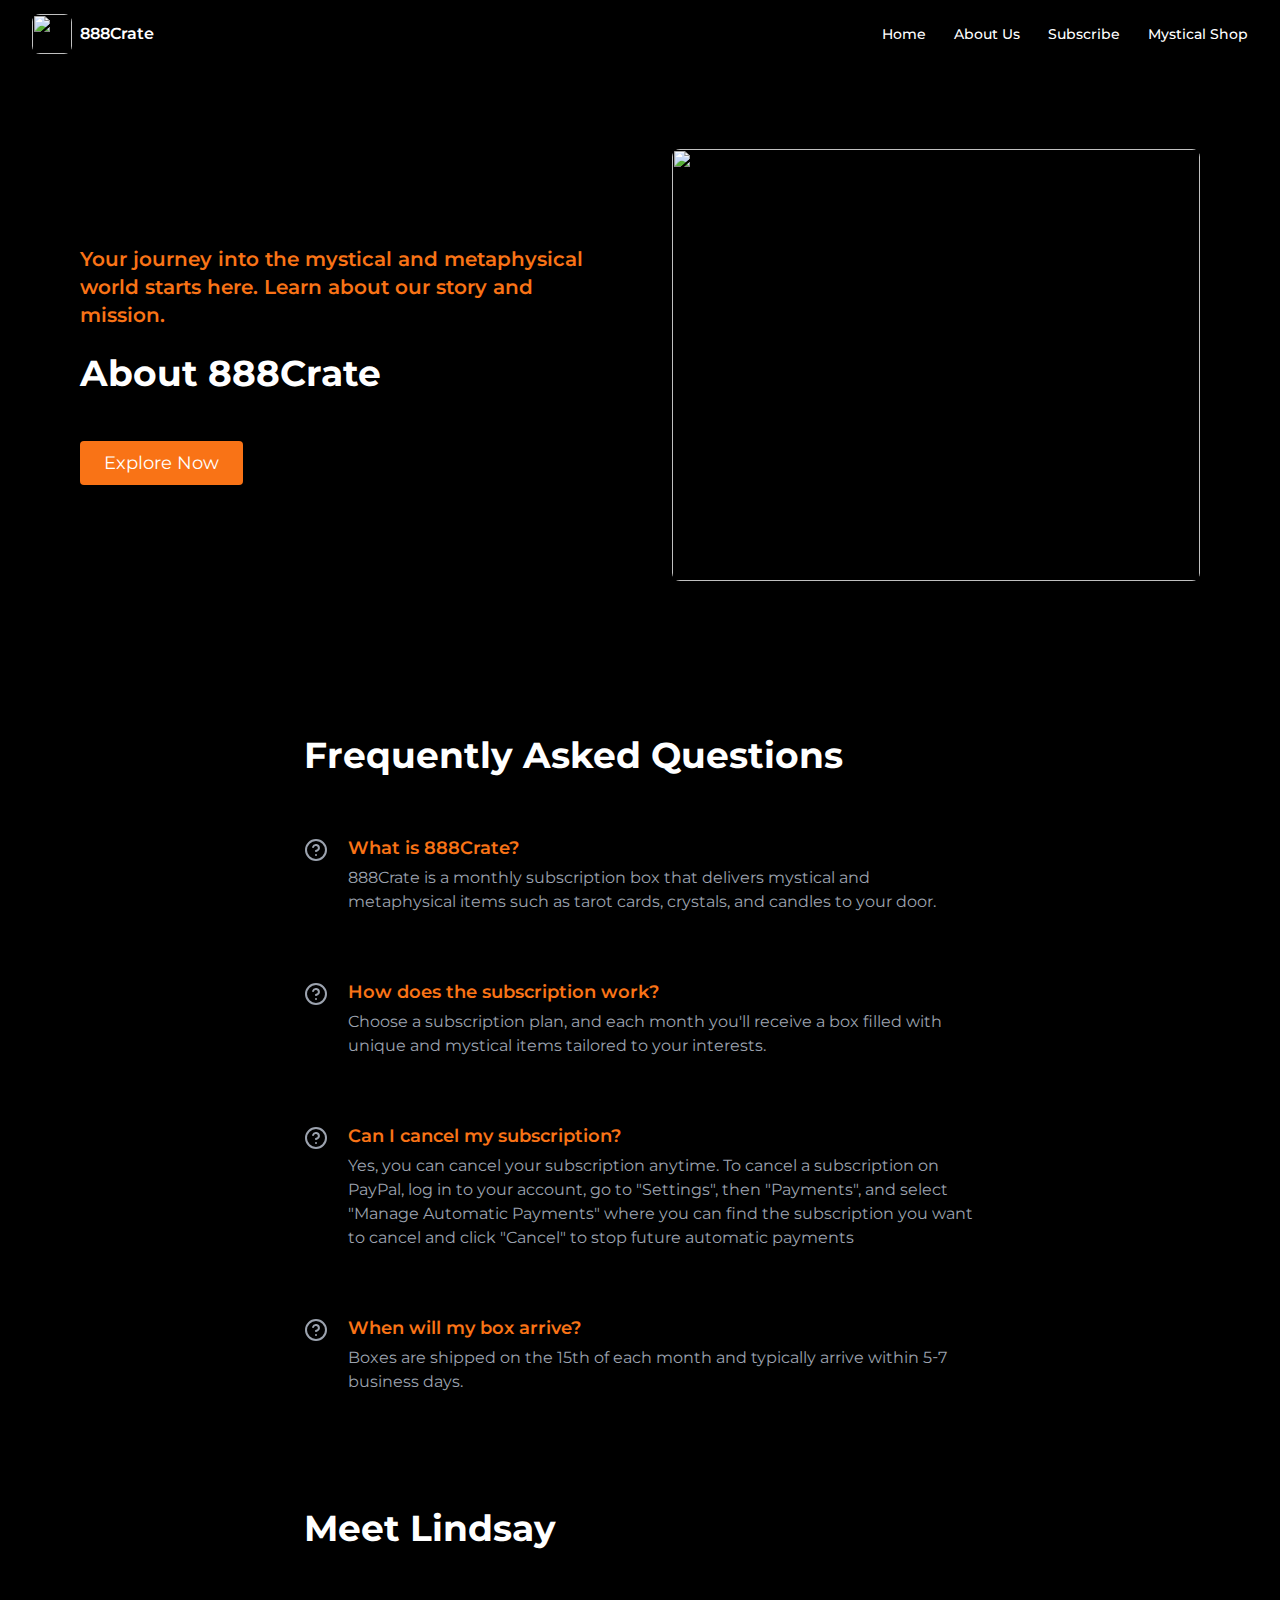
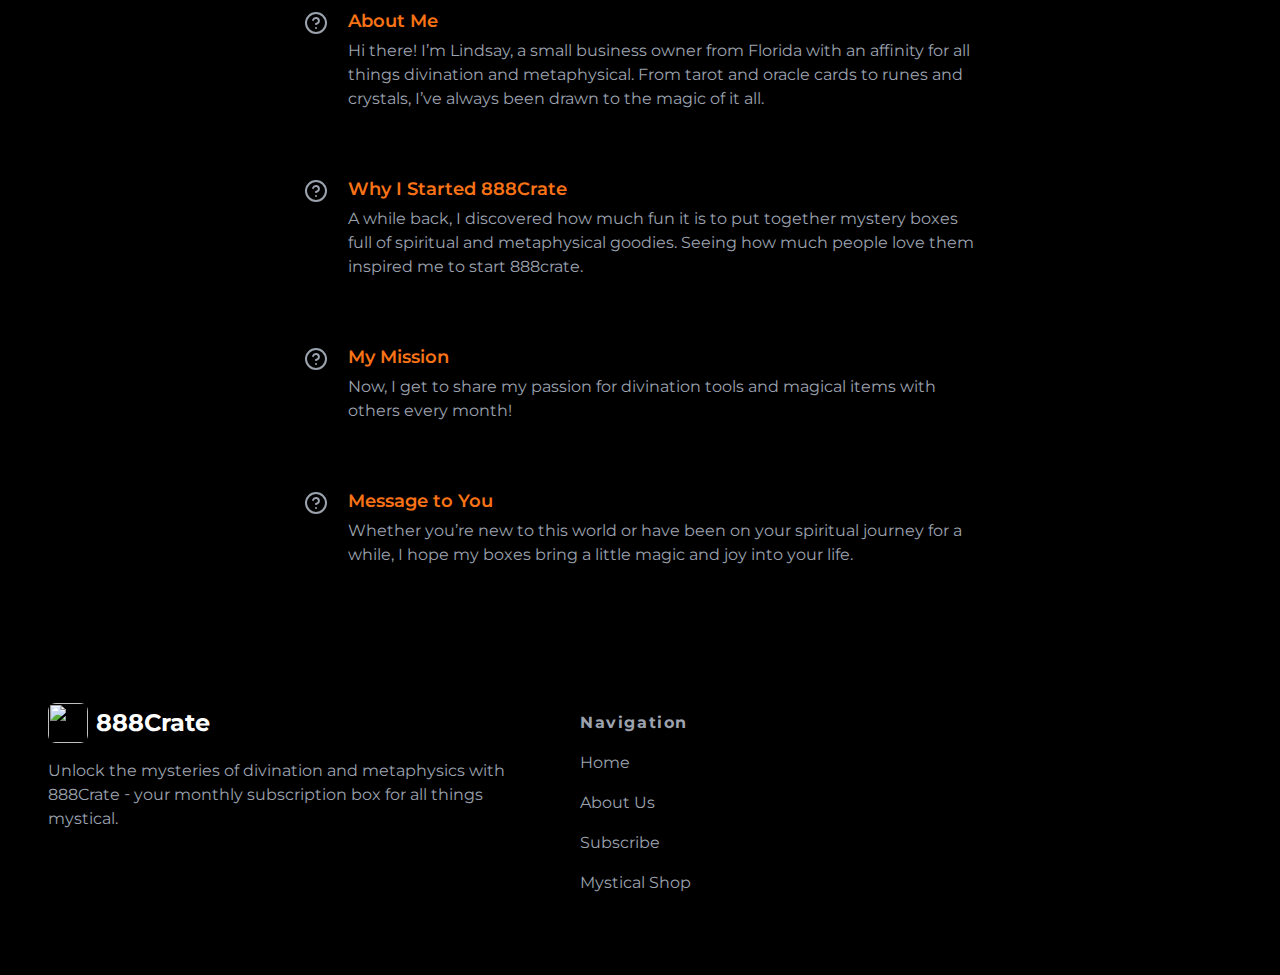
==== about.html @ 74399374 "Add files via upload" ====
<head><meta name="viewport" content="width=device-width, initial-scale=1"/><link rel="stylesheet" href="layout.css"/></head><body><header id="header" class="font-energetic min-h-[60px] flex flex-wrap sm:justify-start sm:flex-nowrap z-50 w-full bg-black text-sm py-3 sm:py-0 border-b-[1px] border-solid border-gray-600"><nav class="relative max-w-screen-2xl w-full mx-auto px-4 sm:flex sm:items-center sm:justify-between sm:px-6 lg:px-8" aria-label="Global"><div class="flex items-center justify-between flex-grow-1"><a class="flex text-xl gap-2 items-center justify-center font-semibold text-white" aria-label="Brand" href="/"><img src="https://pub-bc4bb8002f564e69a1cddb7520ad7592.r2.dev/logos/HPsgr24kc1aZLrav" alt="" class="w-[40px] rounded-lg flex-1"/><span class="text-[16px] md:text-[20px] leading-none">888Crate</span></a><div class="sm:hidden"><button type="button" class="hs-collapse-toggle size-9 flex justify-center items-center gap-x-2 text-sm font-semibold rounded-lg border 
      border-orange-500
      text-orange-500
      hover:border-orange-500
     disabled:opacity-50 disabled:pointer-events-none dark:focus:outline-none dark:focus:ring-1" data-hs-collapse="#navbar-collapse-with-animation" aria-controls="navbar-collapse-with-animation" aria-label="Toggle navigation"><svg class="hs-collapse-open:hidden flex-shrink-0 size-4" xmlns="http://www.w3.org/2000/svg" width="24" height="24" viewBox="0 0 24 24" fill="none" stroke="currentColor" stroke-width="2" stroke-linecap="round" stroke-linejoin="round"><line x1="3" x2="21" y1="6" y2="6"></line><line x1="3" x2="21" y1="12" y2="12"></line><line x1="3" x2="21" y1="18" y2="18"></line></svg><svg class="hs-collapse-open:block hidden flex-shrink-0 size-4" xmlns="http://www.w3.org/2000/svg" width="24" height="24" viewBox="0 0 24 24" fill="none" stroke="currentColor" stroke-width="2" stroke-linecap="round" stroke-linejoin="round"><path d="M18 6 6 18"></path><path d="m6 6 12 12"></path></svg></button></div></div><div id="navbar-collapse-with-animation" class="hs-collapse hidden overflow-hidden transition-all duration-300 sm:block"><div class="flex flex-col gap-y-4 gap-x-0 mt-5 sm:flex-row sm:items-center sm:justify-end sm:gap-y-0 sm:gap-x-7 sm:mt-0 sm:ps-7"><a class="font-medium text-white hover:text-orange-500 sm:py-6" href="/">Home</a><a class="font-medium text-white hover:text-orange-500 sm:py-6" href="/about">About Us</a><a class="font-medium text-white hover:text-orange-500 sm:py-6" href="/Subscribe">Subscribe</a><a class="font-medium text-white hover:text-orange-500 sm:py-6" href="/shop">Mystical Shop</a></div></div></nav></header><div id="hero-3tcvyM" class="bg-black font-energetic pb-6 sm:pb-8 lg:pb-12"><div class="mx-auto max-w-screen-2xl px-4 md:px-8"><div class="py-4"></div><section class="min-h-96 relative md:grid md:grid-cols-2 md:items-center md:gap-6 xl:gap-16 overflow-hidden py-12 px-4 md:p-10 xl:p-12 rounded-lg"><div class="flex flex-col justify-between "><div class="sm:text-center lg:py-12 lg:text-left xl:py-24"><p class="text-orange-500 mb-4 font-semibold md:mb-6 md:text-lg xl:text-xl">Your journey into the mystical and metaphysical world starts here. Learn about our story and mission.</p><h1 class="text-white mb-8 text-4xl font-bold sm:text-5xl md:mb-12 md:text-4xl">About 888Crate</h1><div class="flex"><a class="inline-flex 
      bg-orange-500
      text-white
      hover:bg-orange-500
      active:bg-orange-700
     border-0 py-2 px-6 focus:outline-none rounded text-lg" href="/">Explore Now</a></div></div></div><div><img src="https://images.pexels.com/photos/7189115/pexels-photo-7189115.jpeg" loading="lazy" alt="" class="h-full w-full object-cover object-center rounded-lg shadow-lg"/></div></section></div></div><div id="faq-18clMB" class="mx-auto px-4 py-10 sm:px-6 lg:px-8 lg:py-14 font-energetic bg-black"><div class="max-w-2xl mx-auto mb-10 lg:mb-14"><h2 class="text-2xl font-bold md:text-4xl md:leading-tight text-white">Frequently Asked Questions</h2></div><div class="max-w-2xl mx-auto divide-y divide-gray-300"><div class="py-8 first:pt-0 last:pb-0"><div class="flex gap-x-5"><svg class="flex-shrink-0 mt-1 size-6 text-gray-400" xmlns="http://www.w3.org/2000/svg" width="24" height="24" viewBox="0 0 24 24" fill="none" stroke="currentColor" stroke-width="2" stroke-linecap="round" stroke-linejoin="round"><circle cx="12" cy="12" r="10"></circle><path d="M9.09 9a3 3 0 0 1 5.83 1c0 2-3 3-3 3"></path><path d="M12 17h.01"></path></svg><div><h3 class="md:text-lg font-semibold text-orange-500">What is 888Crate?</h3><p class="mt-1 text-gray-400">888Crate is a monthly subscription box that delivers mystical and metaphysical items such as tarot cards, crystals, and candles to your door.</p></div></div></div><div class="py-8 first:pt-0 last:pb-0"><div class="flex gap-x-5"><svg class="flex-shrink-0 mt-1 size-6 text-gray-400" xmlns="http://www.w3.org/2000/svg" width="24" height="24" viewBox="0 0 24 24" fill="none" stroke="currentColor" stroke-width="2" stroke-linecap="round" stroke-linejoin="round"><circle cx="12" cy="12" r="10"></circle><path d="M9.09 9a3 3 0 0 1 5.83 1c0 2-3 3-3 3"></path><path d="M12 17h.01"></path></svg><div><h3 class="md:text-lg font-semibold text-orange-500">How does the subscription work?</h3><p class="mt-1 text-gray-400">Choose a subscription plan, and each month you&#x27;ll receive a box filled with unique and mystical items tailored to your interests.</p></div></div></div><div class="py-8 first:pt-0 last:pb-0"><div class="flex gap-x-5"><svg class="flex-shrink-0 mt-1 size-6 text-gray-400" xmlns="http://www.w3.org/2000/svg" width="24" height="24" viewBox="0 0 24 24" fill="none" stroke="currentColor" stroke-width="2" stroke-linecap="round" stroke-linejoin="round"><circle cx="12" cy="12" r="10"></circle><path d="M9.09 9a3 3 0 0 1 5.83 1c0 2-3 3-3 3"></path><path d="M12 17h.01"></path></svg><div><h3 class="md:text-lg font-semibold text-orange-500">Can I cancel my subscription?</h3><p class="mt-1 text-gray-400">Yes, you can cancel your subscription anytime. To cancel a subscription on PayPal, log in to your account, go to &quot;Settings&quot;, then &quot;Payments&quot;, and select &quot;Manage Automatic Payments&quot; where you can find the subscription you want to cancel and click &quot;Cancel&quot; to stop future automatic payments</p></div></div></div><div class="py-8 first:pt-0 last:pb-0"><div class="flex gap-x-5"><svg class="flex-shrink-0 mt-1 size-6 text-gray-400" xmlns="http://www.w3.org/2000/svg" width="24" height="24" viewBox="0 0 24 24" fill="none" stroke="currentColor" stroke-width="2" stroke-linecap="round" stroke-linejoin="round"><circle cx="12" cy="12" r="10"></circle><path d="M9.09 9a3 3 0 0 1 5.83 1c0 2-3 3-3 3"></path><path d="M12 17h.01"></path></svg><div><h3 class="md:text-lg font-semibold text-orange-500">When will my box arrive?</h3><p class="mt-1 text-gray-400">Boxes are shipped on the 15th of each month and typically arrive within 5-7 business days.</p></div></div></div></div></div><div id="faq-lQlBub" class="mx-auto px-4 py-10 sm:px-6 lg:px-8 lg:py-14 font-energetic bg-black"><div class="max-w-2xl mx-auto mb-10 lg:mb-14"><h2 class="text-2xl font-bold md:text-4xl md:leading-tight text-white">Meet Lindsay</h2></div><div class="max-w-2xl mx-auto divide-y divide-gray-300"><div class="py-8 first:pt-0 last:pb-0"><div class="flex gap-x-5"><svg class="flex-shrink-0 mt-1 size-6 text-gray-400" xmlns="http://www.w3.org/2000/svg" width="24" height="24" viewBox="0 0 24 24" fill="none" stroke="currentColor" stroke-width="2" stroke-linecap="round" stroke-linejoin="round"><circle cx="12" cy="12" r="10"></circle><path d="M9.09 9a3 3 0 0 1 5.83 1c0 2-3 3-3 3"></path><path d="M12 17h.01"></path></svg><div><h3 class="md:text-lg font-semibold text-orange-500">About Me</h3><p class="mt-1 text-gray-400">Hi there! I’m Lindsay, a small business owner from Florida with an affinity for all things divination and metaphysical. From tarot and oracle cards to runes and crystals, I’ve always been drawn to the magic of it all.</p></div></div></div><div class="py-8 first:pt-0 last:pb-0"><div class="flex gap-x-5"><svg class="flex-shrink-0 mt-1 size-6 text-gray-400" xmlns="http://www.w3.org/2000/svg" width="24" height="24" viewBox="0 0 24 24" fill="none" stroke="currentColor" stroke-width="2" stroke-linecap="round" stroke-linejoin="round"><circle cx="12" cy="12" r="10"></circle><path d="M9.09 9a3 3 0 0 1 5.83 1c0 2-3 3-3 3"></path><path d="M12 17h.01"></path></svg><div><h3 class="md:text-lg font-semibold text-orange-500">Why I Started 888Crate</h3><p class="mt-1 text-gray-400">A while back, I discovered how much fun it is to put together mystery boxes full of spiritual and metaphysical goodies. Seeing how much people love them inspired me to start 888crate.</p></div></div></div><div class="py-8 first:pt-0 last:pb-0"><div class="flex gap-x-5"><svg class="flex-shrink-0 mt-1 size-6 text-gray-400" xmlns="http://www.w3.org/2000/svg" width="24" height="24" viewBox="0 0 24 24" fill="none" stroke="currentColor" stroke-width="2" stroke-linecap="round" stroke-linejoin="round"><circle cx="12" cy="12" r="10"></circle><path d="M9.09 9a3 3 0 0 1 5.83 1c0 2-3 3-3 3"></path><path d="M12 17h.01"></path></svg><div><h3 class="md:text-lg font-semibold text-orange-500">My Mission</h3><p class="mt-1 text-gray-400">Now, I get to share my passion for divination tools and magical items with others every month!</p></div></div></div><div class="py-8 first:pt-0 last:pb-0"><div class="flex gap-x-5"><svg class="flex-shrink-0 mt-1 size-6 text-gray-400" xmlns="http://www.w3.org/2000/svg" width="24" height="24" viewBox="0 0 24 24" fill="none" stroke="currentColor" stroke-width="2" stroke-linecap="round" stroke-linejoin="round"><circle cx="12" cy="12" r="10"></circle><path d="M9.09 9a3 3 0 0 1 5.83 1c0 2-3 3-3 3"></path><path d="M12 17h.01"></path></svg><div><h3 class="md:text-lg font-semibold text-orange-500">Message to You</h3><p class="mt-1 text-gray-400">Whether you’re new to this world or have been on your spiritual journey for a while, I hope my boxes bring a little magic and joy into your life.</p></div></div></div></div></div><div id="footer" class="bg-black font-energetic p-4 sm:pt-10 lg:p-12 border-t-[1px] border-solid border-gray-600"><footer class="mx-auto max-w-screen-2xl px-4 md:px-8"><div class="mb-16 flex flex-col md:flex-row md:gap-12 gap-4 pt-10 lg:gap-8 lg:pt-12"><div class="col-span-full lg:col-span-2"><div class="mb-4 lg:-mt-2"><a class="text-white inline-flex items-center gap-2 text-xl font-bold md:text-2xl" aria-label="logo" href="/"><img src="https://pub-bc4bb8002f564e69a1cddb7520ad7592.r2.dev/logos/HPsgr24kc1aZLrav" alt="" class="w-[40px] rounded-lg flex-1"/><p class="max-w-[700px]">888Crate</p></a></div><p class="text-gray-400 max-w-[500px] mb-6 sm:pr-8">Unlock the mysteries of divination and metaphysics with 888Crate - your monthly subscription box for all things mystical.</p></div><div><div class="text-gray-400 mb-4 font-bold tracking-widest">Navigation</div><nav class="flex flex-col gap-4"><div><a class="text-gray-400 hover:text-orange-500 active:text-orange-600 transition duration-100" href="/">Home</a></div><div><a class="text-gray-400 hover:text-orange-500 active:text-orange-600 transition duration-100" href="/about">About Us</a></div><div><a class="text-gray-400 hover:text-orange-500 active:text-orange-600 transition duration-100" href="/Subscribe">Subscribe</a></div><div><a class="text-gray-400 hover:text-orange-500 active:text-orange-600 transition duration-100" href="/shop">Mystical Shop</a></div></nav></div></div></footer></div></body>
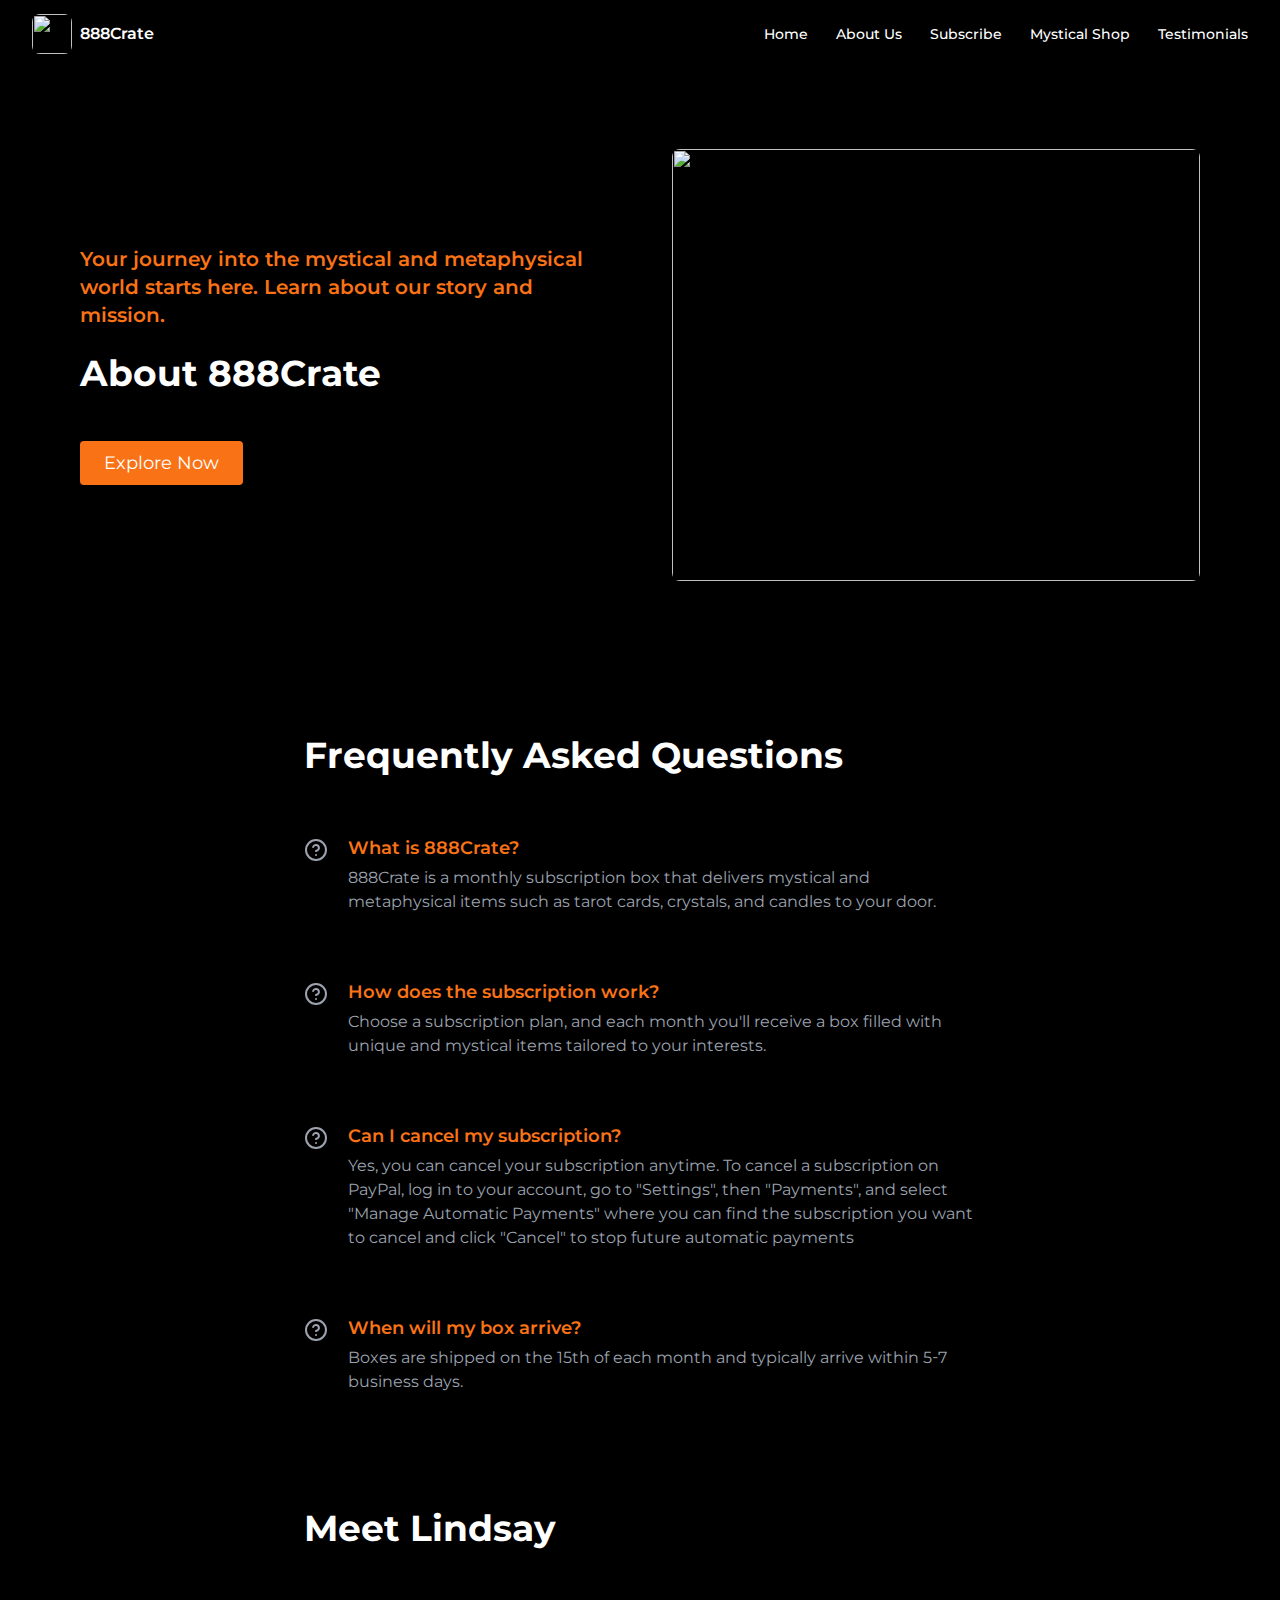
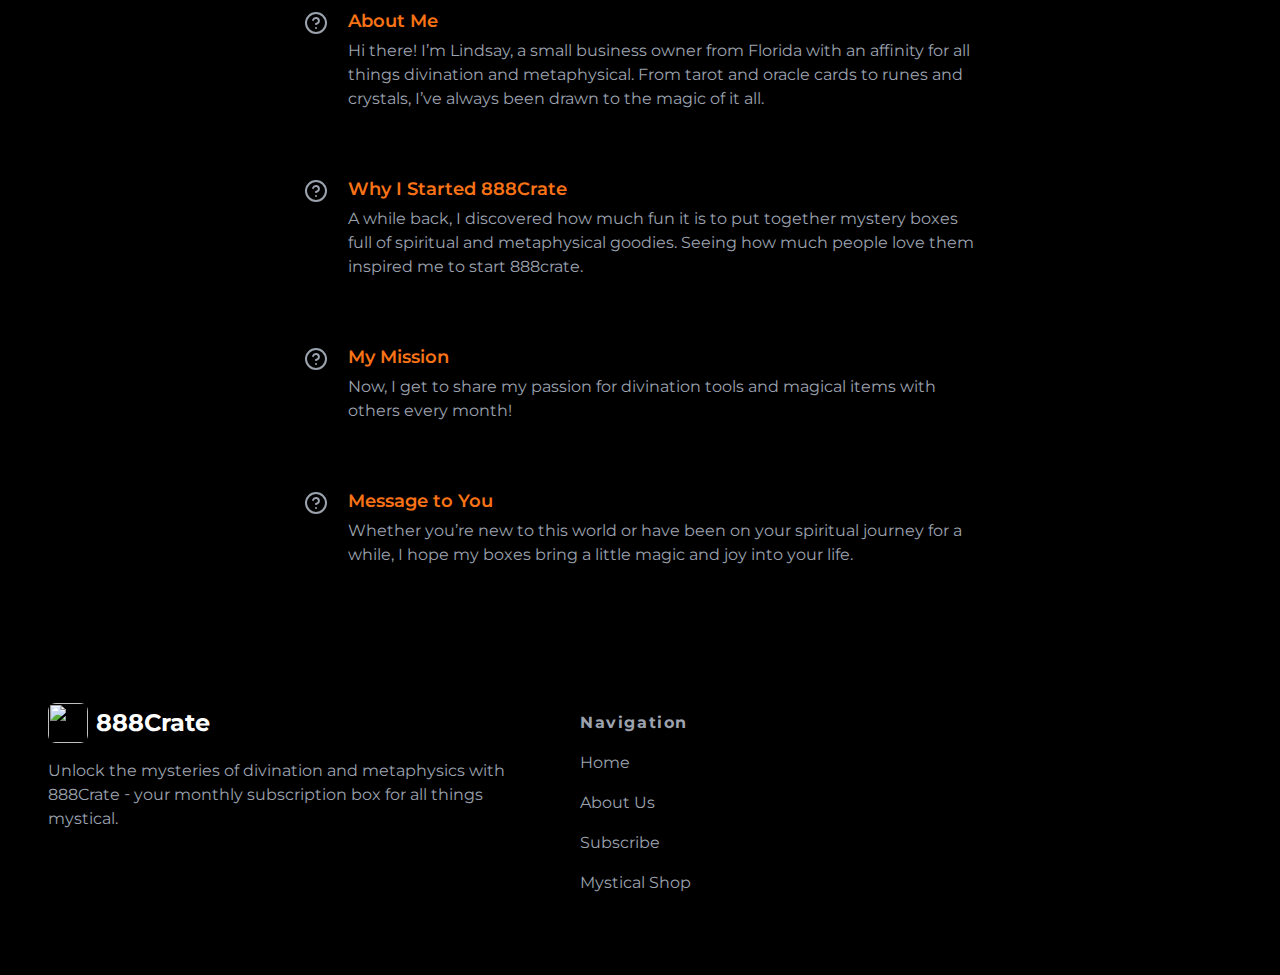
==== commit af3f3fe8: "Add files via upload" ====
--- a/about.html
+++ b/about.html
@@ -1,10 +1,34 @@
-<head><meta name="viewport" content="width=device-width, initial-scale=1"/><link rel="stylesheet" href="layout.css"/></head><body><header id="header" class="font-energetic min-h-[60px] flex flex-wrap sm:justify-start sm:flex-nowrap z-50 w-full bg-black text-sm py-3 sm:py-0 border-b-[1px] border-solid border-gray-600"><nav class="relative max-w-screen-2xl w-full mx-auto px-4 sm:flex sm:items-center sm:justify-between sm:px-6 lg:px-8" aria-label="Global"><div class="flex items-center justify-between flex-grow-1"><a class="flex text-xl gap-2 items-center justify-center font-semibold text-white" aria-label="Brand" href="/"><img src="https://pub-bc4bb8002f564e69a1cddb7520ad7592.r2.dev/logos/HPsgr24kc1aZLrav" alt="" class="w-[40px] rounded-lg flex-1"/><span class="text-[16px] md:text-[20px] leading-none">888Crate</span></a><div class="sm:hidden"><button type="button" class="hs-collapse-toggle size-9 flex justify-center items-center gap-x-2 text-sm font-semibold rounded-lg border 
-      border-orange-500
-      text-orange-500
-      hover:border-orange-500
-     disabled:opacity-50 disabled:pointer-events-none dark:focus:outline-none dark:focus:ring-1" data-hs-collapse="#navbar-collapse-with-animation" aria-controls="navbar-collapse-with-animation" aria-label="Toggle navigation"><svg class="hs-collapse-open:hidden flex-shrink-0 size-4" xmlns="http://www.w3.org/2000/svg" width="24" height="24" viewBox="0 0 24 24" fill="none" stroke="currentColor" stroke-width="2" stroke-linecap="round" stroke-linejoin="round"><line x1="3" x2="21" y1="6" y2="6"></line><line x1="3" x2="21" y1="12" y2="12"></line><line x1="3" x2="21" y1="18" y2="18"></line></svg><svg class="hs-collapse-open:block hidden flex-shrink-0 size-4" xmlns="http://www.w3.org/2000/svg" width="24" height="24" viewBox="0 0 24 24" fill="none" stroke="currentColor" stroke-width="2" stroke-linecap="round" stroke-linejoin="round"><path d="M18 6 6 18"></path><path d="m6 6 12 12"></path></svg></button></div></div><div id="navbar-collapse-with-animation" class="hs-collapse hidden overflow-hidden transition-all duration-300 sm:block"><div class="flex flex-col gap-y-4 gap-x-0 mt-5 sm:flex-row sm:items-center sm:justify-end sm:gap-y-0 sm:gap-x-7 sm:mt-0 sm:ps-7"><a class="font-medium text-white hover:text-orange-500 sm:py-6" href="/">Home</a><a class="font-medium text-white hover:text-orange-500 sm:py-6" href="/about">About Us</a><a class="font-medium text-white hover:text-orange-500 sm:py-6" href="/Subscribe">Subscribe</a><a class="font-medium text-white hover:text-orange-500 sm:py-6" href="/shop">Mystical Shop</a></div></div></nav></header><div id="hero-3tcvyM" class="bg-black font-energetic pb-6 sm:pb-8 lg:pb-12"><div class="mx-auto max-w-screen-2xl px-4 md:px-8"><div class="py-4"></div><section class="min-h-96 relative md:grid md:grid-cols-2 md:items-center md:gap-6 xl:gap-16 overflow-hidden py-12 px-4 md:p-10 xl:p-12 rounded-lg"><div class="flex flex-col justify-between "><div class="sm:text-center lg:py-12 lg:text-left xl:py-24"><p class="text-orange-500 mb-4 font-semibold md:mb-6 md:text-lg xl:text-xl">Your journey into the mystical and metaphysical world starts here. Learn about our story and mission.</p><h1 class="text-white mb-8 text-4xl font-bold sm:text-5xl md:mb-12 md:text-4xl">About 888Crate</h1><div class="flex"><a class="inline-flex 
-      bg-orange-500
-      text-white
-      hover:bg-orange-500
-      active:bg-orange-700
-     border-0 py-2 px-6 focus:outline-none rounded text-lg" href="/">Explore Now</a></div></div></div><div><img src="https://images.pexels.com/photos/7189115/pexels-photo-7189115.jpeg" loading="lazy" alt="" class="h-full w-full object-cover object-center rounded-lg shadow-lg"/></div></section></div></div><div id="faq-18clMB" class="mx-auto px-4 py-10 sm:px-6 lg:px-8 lg:py-14 font-energetic bg-black"><div class="max-w-2xl mx-auto mb-10 lg:mb-14"><h2 class="text-2xl font-bold md:text-4xl md:leading-tight text-white">Frequently Asked Questions</h2></div><div class="max-w-2xl mx-auto divide-y divide-gray-300"><div class="py-8 first:pt-0 last:pb-0"><div class="flex gap-x-5"><svg class="flex-shrink-0 mt-1 size-6 text-gray-400" xmlns="http://www.w3.org/2000/svg" width="24" height="24" viewBox="0 0 24 24" fill="none" stroke="currentColor" stroke-width="2" stroke-linecap="round" stroke-linejoin="round"><circle cx="12" cy="12" r="10"></circle><path d="M9.09 9a3 3 0 0 1 5.83 1c0 2-3 3-3 3"></path><path d="M12 17h.01"></path></svg><div><h3 class="md:text-lg font-semibold text-orange-500">What is 888Crate?</h3><p class="mt-1 text-gray-400">888Crate is a monthly subscription box that delivers mystical and metaphysical items such as tarot cards, crystals, and candles to your door.</p></div></div></div><div class="py-8 first:pt-0 last:pb-0"><div class="flex gap-x-5"><svg class="flex-shrink-0 mt-1 size-6 text-gray-400" xmlns="http://www.w3.org/2000/svg" width="24" height="24" viewBox="0 0 24 24" fill="none" stroke="currentColor" stroke-width="2" stroke-linecap="round" stroke-linejoin="round"><circle cx="12" cy="12" r="10"></circle><path d="M9.09 9a3 3 0 0 1 5.83 1c0 2-3 3-3 3"></path><path d="M12 17h.01"></path></svg><div><h3 class="md:text-lg font-semibold text-orange-500">How does the subscription work?</h3><p class="mt-1 text-gray-400">Choose a subscription plan, and each month you&#x27;ll receive a box filled with unique and mystical items tailored to your interests.</p></div></div></div><div class="py-8 first:pt-0 last:pb-0"><div class="flex gap-x-5"><svg class="flex-shrink-0 mt-1 size-6 text-gray-400" xmlns="http://www.w3.org/2000/svg" width="24" height="24" viewBox="0 0 24 24" fill="none" stroke="currentColor" stroke-width="2" stroke-linecap="round" stroke-linejoin="round"><circle cx="12" cy="12" r="10"></circle><path d="M9.09 9a3 3 0 0 1 5.83 1c0 2-3 3-3 3"></path><path d="M12 17h.01"></path></svg><div><h3 class="md:text-lg font-semibold text-orange-500">Can I cancel my subscription?</h3><p class="mt-1 text-gray-400">Yes, you can cancel your subscription anytime. To cancel a subscription on PayPal, log in to your account, go to &quot;Settings&quot;, then &quot;Payments&quot;, and select &quot;Manage Automatic Payments&quot; where you can find the subscription you want to cancel and click &quot;Cancel&quot; to stop future automatic payments</p></div></div></div><div class="py-8 first:pt-0 last:pb-0"><div class="flex gap-x-5"><svg class="flex-shrink-0 mt-1 size-6 text-gray-400" xmlns="http://www.w3.org/2000/svg" width="24" height="24" viewBox="0 0 24 24" fill="none" stroke="currentColor" stroke-width="2" stroke-linecap="round" stroke-linejoin="round"><circle cx="12" cy="12" r="10"></circle><path d="M9.09 9a3 3 0 0 1 5.83 1c0 2-3 3-3 3"></path><path d="M12 17h.01"></path></svg><div><h3 class="md:text-lg font-semibold text-orange-500">When will my box arrive?</h3><p class="mt-1 text-gray-400">Boxes are shipped on the 15th of each month and typically arrive within 5-7 business days.</p></div></div></div></div></div><div id="faq-lQlBub" class="mx-auto px-4 py-10 sm:px-6 lg:px-8 lg:py-14 font-energetic bg-black"><div class="max-w-2xl mx-auto mb-10 lg:mb-14"><h2 class="text-2xl font-bold md:text-4xl md:leading-tight text-white">Meet Lindsay</h2></div><div class="max-w-2xl mx-auto divide-y divide-gray-300"><div class="py-8 first:pt-0 last:pb-0"><div class="flex gap-x-5"><svg class="flex-shrink-0 mt-1 size-6 text-gray-400" xmlns="http://www.w3.org/2000/svg" width="24" height="24" viewBox="0 0 24 24" fill="none" stroke="currentColor" stroke-width="2" stroke-linecap="round" stroke-linejoin="round"><circle cx="12" cy="12" r="10"></circle><path d="M9.09 9a3 3 0 0 1 5.83 1c0 2-3 3-3 3"></path><path d="M12 17h.01"></path></svg><div><h3 class="md:text-lg font-semibold text-orange-500">About Me</h3><p class="mt-1 text-gray-400">Hi there! I’m Lindsay, a small business owner from Florida with an affinity for all things divination and metaphysical. From tarot and oracle cards to runes and crystals, I’ve always been drawn to the magic of it all.</p></div></div></div><div class="py-8 first:pt-0 last:pb-0"><div class="flex gap-x-5"><svg class="flex-shrink-0 mt-1 size-6 text-gray-400" xmlns="http://www.w3.org/2000/svg" width="24" height="24" viewBox="0 0 24 24" fill="none" stroke="currentColor" stroke-width="2" stroke-linecap="round" stroke-linejoin="round"><circle cx="12" cy="12" r="10"></circle><path d="M9.09 9a3 3 0 0 1 5.83 1c0 2-3 3-3 3"></path><path d="M12 17h.01"></path></svg><div><h3 class="md:text-lg font-semibold text-orange-500">Why I Started 888Crate</h3><p class="mt-1 text-gray-400">A while back, I discovered how much fun it is to put together mystery boxes full of spiritual and metaphysical goodies. Seeing how much people love them inspired me to start 888crate.</p></div></div></div><div class="py-8 first:pt-0 last:pb-0"><div class="flex gap-x-5"><svg class="flex-shrink-0 mt-1 size-6 text-gray-400" xmlns="http://www.w3.org/2000/svg" width="24" height="24" viewBox="0 0 24 24" fill="none" stroke="currentColor" stroke-width="2" stroke-linecap="round" stroke-linejoin="round"><circle cx="12" cy="12" r="10"></circle><path d="M9.09 9a3 3 0 0 1 5.83 1c0 2-3 3-3 3"></path><path d="M12 17h.01"></path></svg><div><h3 class="md:text-lg font-semibold text-orange-500">My Mission</h3><p class="mt-1 text-gray-400">Now, I get to share my passion for divination tools and magical items with others every month!</p></div></div></div><div class="py-8 first:pt-0 last:pb-0"><div class="flex gap-x-5"><svg class="flex-shrink-0 mt-1 size-6 text-gray-400" xmlns="http://www.w3.org/2000/svg" width="24" height="24" viewBox="0 0 24 24" fill="none" stroke="currentColor" stroke-width="2" stroke-linecap="round" stroke-linejoin="round"><circle cx="12" cy="12" r="10"></circle><path d="M9.09 9a3 3 0 0 1 5.83 1c0 2-3 3-3 3"></path><path d="M12 17h.01"></path></svg><div><h3 class="md:text-lg font-semibold text-orange-500">Message to You</h3><p class="mt-1 text-gray-400">Whether you’re new to this world or have been on your spiritual journey for a while, I hope my boxes bring a little magic and joy into your life.</p></div></div></div></div></div><div id="footer" class="bg-black font-energetic p-4 sm:pt-10 lg:p-12 border-t-[1px] border-solid border-gray-600"><footer class="mx-auto max-w-screen-2xl px-4 md:px-8"><div class="mb-16 flex flex-col md:flex-row md:gap-12 gap-4 pt-10 lg:gap-8 lg:pt-12"><div class="col-span-full lg:col-span-2"><div class="mb-4 lg:-mt-2"><a class="text-white inline-flex items-center gap-2 text-xl font-bold md:text-2xl" aria-label="logo" href="/"><img src="https://pub-bc4bb8002f564e69a1cddb7520ad7592.r2.dev/logos/HPsgr24kc1aZLrav" alt="" class="w-[40px] rounded-lg flex-1"/><p class="max-w-[700px]">888Crate</p></a></div><p class="text-gray-400 max-w-[500px] mb-6 sm:pr-8">Unlock the mysteries of divination and metaphysics with 888Crate - your monthly subscription box for all things mystical.</p></div><div><div class="text-gray-400 mb-4 font-bold tracking-widest">Navigation</div><nav class="flex flex-col gap-4"><div><a class="text-gray-400 hover:text-orange-500 active:text-orange-600 transition duration-100" href="/">Home</a></div><div><a class="text-gray-400 hover:text-orange-500 active:text-orange-600 transition duration-100" href="/about">About Us</a></div><div><a class="text-gray-400 hover:text-orange-500 active:text-orange-600 transition duration-100" href="/Subscribe">Subscribe</a></div><div><a class="text-gray-400 hover:text-orange-500 active:text-orange-600 transition duration-100" href="/shop">Mystical Shop</a></div></nav></div></div></footer></div></body>+<head><meta content="width=device-width, initial-scale=1" name="viewport"/><link href="layout.css" rel="stylesheet"/></head><body>
+<header class="font-energetic min-h-[60px] flex flex-wrap sm:justify-start sm:flex-nowrap z-50 w-full bg-black text-sm py-3 sm:py-0 border-b-[1px] border-solid border-gray-600" id="header">
+<nav aria-label="Global" class="relative max-w-screen-2xl w-full mx-auto px-4 sm:flex sm:items-center sm:justify-between sm:px-6 lg:px-8">
+<div class="flex items-center justify-between flex-grow-1">
+<a aria-label="Brand" class="flex text-xl gap-2 items-center justify-center font-semibold text-white" href="/">
+<img alt="" class="w-[40px] rounded-lg flex-1" src="https://pub-bc4bb8002f564e69a1cddb7520ad7592.r2.dev/logos/HPsgr24kc1aZLrav"/>
+<span class="text-[16px] md:text-[20px] leading-none">888Crate</span>
+</a>
+<div class="sm:hidden">
+<button aria-controls="navbar-collapse-with-animation" aria-label="Toggle navigation" class="hs-collapse-toggle size-9 flex justify-center items-center gap-x-2 text-sm font-semibold rounded-lg border border-orange-500 text-orange-500 hover:border-orange-500 disabled:opacity-50 disabled:pointer-events-none dark:focus:outline-none dark:focus:ring-1" data-hs-collapse="#navbar-collapse-with-animation" type="button">
+<svg class="hs-collapse-open:hidden flex-shrink-0 size-4" fill="none" height="24" stroke="currentColor" stroke-linecap="round" stroke-linejoin="round" stroke-width="2" viewbox="0 0 24 24" width="24" xmlns="http://www.w3.org/2000/svg">
+<line x1="3" x2="21" y1="6" y2="6"></line>
+<line x1="3" x2="21" y1="12" y2="12"></line>
+<line x1="3" x2="21" y1="18" y2="18"></line>
+</svg>
+<svg class="hs-collapse-open:block hidden flex-shrink-0 size-4" fill="none" height="24" stroke="currentColor" stroke-linecap="round" stroke-linejoin="round" stroke-width="2" viewbox="0 0 24 24" width="24" xmlns="http://www.w3.org/2000/svg">
+<path d="M18 6 6 18"></path>
+<path d="m6 6 12 12"></path>
+</svg>
+</button>
+</div>
+</div>
+<div class="hs-collapse hidden overflow-hidden transition-all duration-300 sm:block" id="navbar-collapse-with-animation">
+<div class="flex flex-col gap-y-4 gap-x-0 mt-5 sm:flex-row sm:items-center sm:justify-end sm:gap-y-0 sm:gap-x-7 sm:mt-0 sm:ps-7">
+<a class="font-medium text-white hover:text-orange-500 sm:py-6" href="/">Home</a>
+<a class="font-medium text-white hover:text-orange-500 sm:py-6" href="/about">About Us</a>
+<a class="font-medium text-white hover:text-orange-500 sm:py-6" href="/Subscribe">Subscribe</a>
+<a class="font-medium text-white hover:text-orange-500 sm:py-6" href="/shop">Mystical Shop</a>
+<a class="font-medium text-white hover:text-orange-500 sm:py-6" href="/testimonials">Testimonials</a>
+</div>
+</div>
+</nav>
+</header>
+<div class="bg-black font-energetic pb-6 sm:pb-8 lg:pb-12" id="hero-3tcvyM"><div class="mx-auto max-w-screen-2xl px-4 md:px-8"><div class="py-4"></div><section class="min-h-96 relative md:grid md:grid-cols-2 md:items-center md:gap-6 xl:gap-16 overflow-hidden py-12 px-4 md:p-10 xl:p-12 rounded-lg"><div class="flex flex-col justify-between"><div class="sm:text-center lg:py-12 lg:text-left xl:py-24"><p class="text-orange-500 mb-4 font-semibold md:mb-6 md:text-lg xl:text-xl">Your journey into the mystical and metaphysical world starts here. Learn about our story and mission.</p><h1 class="text-white mb-8 text-4xl font-bold sm:text-5xl md:mb-12 md:text-4xl">About 888Crate</h1><div class="flex"><a class="inline-flex bg-orange-500 text-white hover:bg-orange-500 active:bg-orange-700 border-0 py-2 px-6 focus:outline-none rounded text-lg" href="/Subscribe">Explore Now</a></div></div></div><div><img alt="" class="h-full w-full object-cover object-center rounded-lg shadow-lg" loading="lazy" src="https://images.pexels.com/photos/7189115/pexels-photo-7189115.jpeg"/></div></section></div></div><div class="mx-auto px-4 py-10 sm:px-6 lg:px-8 lg:py-14 font-energetic bg-black" id="faq-18clMB"><div class="max-w-2xl mx-auto mb-10 lg:mb-14"><h2 class="text-2xl font-bold md:text-4xl md:leading-tight text-white">Frequently Asked Questions</h2></div><div class="max-w-2xl mx-auto divide-y divide-gray-300"><div class="py-8 first:pt-0 last:pb-0"><div class="flex gap-x-5"><svg class="flex-shrink-0 mt-1 size-6 text-gray-400" fill="none" height="24" stroke="currentColor" stroke-linecap="round" stroke-linejoin="round" stroke-width="2" viewbox="0 0 24 24" width="24" xmlns="http://www.w3.org/2000/svg"><circle cx="12" cy="12" r="10"></circle><path d="M9.09 9a3 3 0 0 1 5.83 1c0 2-3 3-3 3"></path><path d="M12 17h.01"></path></svg><div><h3 class="md:text-lg font-semibold text-orange-500">What is 888Crate?</h3><p class="mt-1 text-gray-400">888Crate is a monthly subscription box that delivers mystical and metaphysical items such as tarot cards, crystals, and candles to your door.</p></div></div></div><div class="py-8 first:pt-0 last:pb-0"><div class="flex gap-x-5"><svg class="flex-shrink-0 mt-1 size-6 text-gray-400" fill="none" height="24" stroke="currentColor" stroke-linecap="round" stroke-linejoin="round" stroke-width="2" viewbox="0 0 24 24" width="24" xmlns="http://www.w3.org/2000/svg"><circle cx="12" cy="12" r="10"></circle><path d="M9.09 9a3 3 0 0 1 5.83 1c0 2-3 3-3 3"></path><path d="M12 17h.01"></path></svg><div><h3 class="md:text-lg font-semibold text-orange-500">How does the subscription work?</h3><p class="mt-1 text-gray-400">Choose a subscription plan, and each month you'll receive a box filled with unique and mystical items tailored to your interests.</p></div></div></div><div class="py-8 first:pt-0 last:pb-0"><div class="flex gap-x-5"><svg class="flex-shrink-0 mt-1 size-6 text-gray-400" fill="none" height="24" stroke="currentColor" stroke-linecap="round" stroke-linejoin="round" stroke-width="2" viewbox="0 0 24 24" width="24" xmlns="http://www.w3.org/2000/svg"><circle cx="12" cy="12" r="10"></circle><path d="M9.09 9a3 3 0 0 1 5.83 1c0 2-3 3-3 3"></path><path d="M12 17h.01"></path></svg><div><h3 class="md:text-lg font-semibold text-orange-500">Can I cancel my subscription?</h3><p class="mt-1 text-gray-400">Yes, you can cancel your subscription anytime. To cancel a subscription on PayPal, log in to your account, go to "Settings", then "Payments", and select "Manage Automatic Payments" where you can find the subscription you want to cancel and click "Cancel" to stop future automatic payments</p></div></div></div><div class="py-8 first:pt-0 last:pb-0"><div class="flex gap-x-5"><svg class="flex-shrink-0 mt-1 size-6 text-gray-400" fill="none" height="24" stroke="currentColor" stroke-linecap="round" stroke-linejoin="round" stroke-width="2" viewbox="0 0 24 24" width="24" xmlns="http://www.w3.org/2000/svg"><circle cx="12" cy="12" r="10"></circle><path d="M9.09 9a3 3 0 0 1 5.83 1c0 2-3 3-3 3"></path><path d="M12 17h.01"></path></svg><div><h3 class="md:text-lg font-semibold text-orange-500">When will my box arrive?</h3><p class="mt-1 text-gray-400">Boxes are shipped on the 15th of each month and typically arrive within 5-7 business days.</p></div></div></div></div></div><div class="mx-auto px-4 py-10 sm:px-6 lg:px-8 lg:py-14 font-energetic bg-black" id="faq-lQlBub"><div class="max-w-2xl mx-auto mb-10 lg:mb-14"><h2 class="text-2xl font-bold md:text-4xl md:leading-tight text-white">Meet Lindsay</h2></div><div class="max-w-2xl mx-auto divide-y divide-gray-300"><div class="py-8 first:pt-0 last:pb-0"><div class="flex gap-x-5"><svg class="flex-shrink-0 mt-1 size-6 text-gray-400" fill="none" height="24" stroke="currentColor" stroke-linecap="round" stroke-linejoin="round" stroke-width="2" viewbox="0 0 24 24" width="24" xmlns="http://www.w3.org/2000/svg"><circle cx="12" cy="12" r="10"></circle><path d="M9.09 9a3 3 0 0 1 5.83 1c0 2-3 3-3 3"></path><path d="M12 17h.01"></path></svg><div><h3 class="md:text-lg font-semibold text-orange-500">About Me</h3><p class="mt-1 text-gray-400">Hi there! I’m Lindsay, a small business owner from Florida with an affinity for all things divination and metaphysical. From tarot and oracle cards to runes and crystals, I’ve always been drawn to the magic of it all.</p></div></div></div><div class="py-8 first:pt-0 last:pb-0"><div class="flex gap-x-5"><svg class="flex-shrink-0 mt-1 size-6 text-gray-400" fill="none" height="24" stroke="currentColor" stroke-linecap="round" stroke-linejoin="round" stroke-width="2" viewbox="0 0 24 24" width="24" xmlns="http://www.w3.org/2000/svg"><circle cx="12" cy="12" r="10"></circle><path d="M9.09 9a3 3 0 0 1 5.83 1c0 2-3 3-3 3"></path><path d="M12 17h.01"></path></svg><div><h3 class="md:text-lg font-semibold text-orange-500">Why I Started 888Crate</h3><p class="mt-1 text-gray-400">A while back, I discovered how much fun it is to put together mystery boxes full of spiritual and metaphysical goodies. Seeing how much people love them inspired me to start 888crate.</p></div></div></div><div class="py-8 first:pt-0 last:pb-0"><div class="flex gap-x-5"><svg class="flex-shrink-0 mt-1 size-6 text-gray-400" fill="none" height="24" stroke="currentColor" stroke-linecap="round" stroke-linejoin="round" stroke-width="2" viewbox="0 0 24 24" width="24" xmlns="http://www.w3.org/2000/svg"><circle cx="12" cy="12" r="10"></circle><path d="M9.09 9a3 3 0 0 1 5.83 1c0 2-3 3-3 3"></path><path d="M12 17h.01"></path></svg><div><h3 class="md:text-lg font-semibold text-orange-500">My Mission</h3><p class="mt-1 text-gray-400">Now, I get to share my passion for divination tools and magical items with others every month!</p></div></div></div><div class="py-8 first:pt-0 last:pb-0"><div class="flex gap-x-5"><svg class="flex-shrink-0 mt-1 size-6 text-gray-400" fill="none" height="24" stroke="currentColor" stroke-linecap="round" stroke-linejoin="round" stroke-width="2" viewbox="0 0 24 24" width="24" xmlns="http://www.w3.org/2000/svg"><circle cx="12" cy="12" r="10"></circle><path d="M9.09 9a3 3 0 0 1 5.83 1c0 2-3 3-3 3"></path><path d="M12 17h.01"></path></svg><div><h3 class="md:text-lg font-semibold text-orange-500">Message to You</h3><p class="mt-1 text-gray-400">Whether you’re new to this world or have been on your spiritual journey for a while, I hope my boxes bring a little magic and joy into your life.</p></div></div></div></div></div><div class="bg-black font-energetic p-4 sm:pt-10 lg:p-12 border-t-[1px] border-solid border-gray-600" id="footer"><footer class="mx-auto max-w-screen-2xl px-4 md:px-8"><div class="mb-16 flex flex-col md:flex-row md:gap-12 gap-4 pt-10 lg:gap-8 lg:pt-12"><div class="col-span-full lg:col-span-2"><div class="mb-4 lg:-mt-2"><a aria-label="logo" class="text-white inline-flex items-center gap-2 text-xl font-bold md:text-2xl" href="/"><img alt="" class="w-[40px] rounded-lg flex-1" src="https://pub-bc4bb8002f564e69a1cddb7520ad7592.r2.dev/logos/HPsgr24kc1aZLrav"/><p class="max-w-[700px]">888Crate</p></a></div><p class="text-gray-400 max-w-[500px] mb-6 sm:pr-8">Unlock the mysteries of divination and metaphysics with 888Crate - your monthly subscription box for all things mystical.</p></div><div><div class="text-gray-400 mb-4 font-bold tracking-widest">Navigation</div><nav class="flex flex-col gap-4"><div><a class="text-gray-400 hover:text-orange-500 active:text-orange-600 transition duration-100" href="/">Home</a></div><div><a class="text-gray-400 hover:text-orange-500 active:text-orange-600 transition duration-100" href="/about">About Us</a></div><div><a class="text-gray-400 hover:text-orange-500 active:text-orange-600 transition duration-100" href="/Subscribe">Subscribe</a></div><div><a class="text-gray-400 hover:text-orange-500 active:text-orange-600 transition duration-100" href="/shop">Mystical Shop</a></div></nav></div></div></footer></div></body>